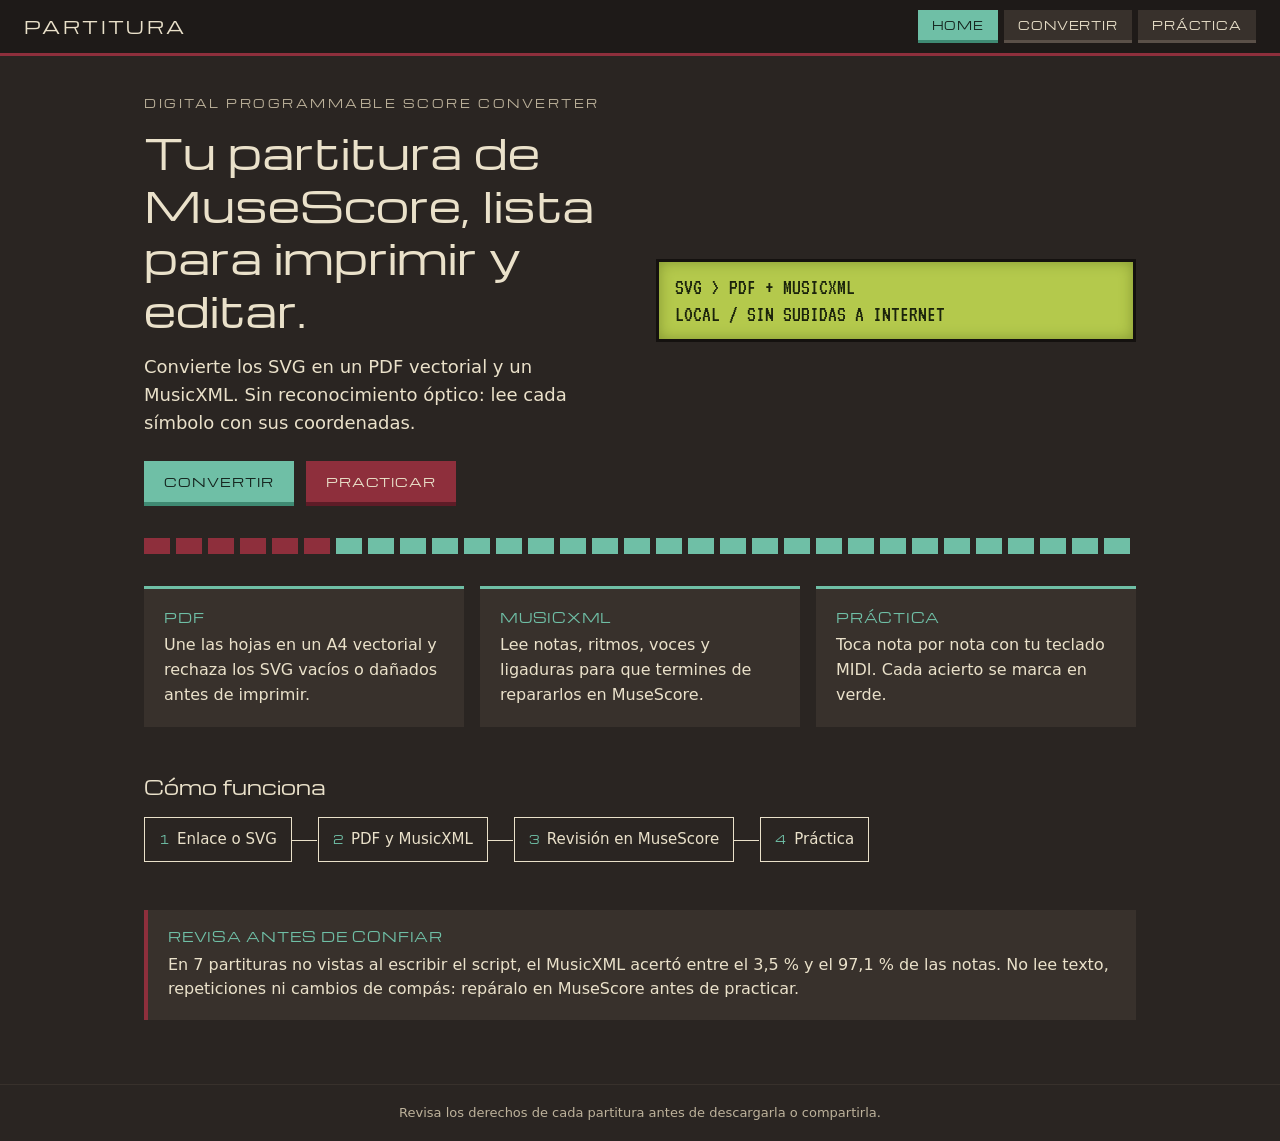
==== index.html @ 3b6129d1 "Añade página local con Home, Convertir y Práctica MIDI web.py sirve index.html y practica.html (OSMD" ====
<!doctype html>
<html lang="es">
<meta charset="utf-8">
<meta name="viewport" content="width=device-width, initial-scale=1">
<title>PARTITURA · Convertidor de partituras</title>
<link rel="stylesheet" href="estilos.css">
<nav class="barra" aria-label="Principal">
  <a class="marca" href="#home">PARTITURA</a>
  <div class="pestanas">
    <a href="#home" data-pestana="home">Home</a>
    <a href="#convertir" data-pestana="convertir">Convertir</a>
    <a href="practica.html">Práctica</a>
  </div>
</nav>

<main id="panel-home">
  <section class="portada">
    <div>
      <p class="rotulo">Digital programmable score converter</p>
      <h1>Tu partitura de MuseScore, lista para imprimir y editar.</h1>
      <p class="entrada">Convierte los SVG en un PDF vectorial y un MusicXML. Sin reconocimiento óptico: lee cada símbolo con sus coordenadas.</p>
      <div class="acciones">
        <a class="boton" href="#convertir">Convertir</a>
        <a class="boton secundario" href="practica.html">Practicar</a>
      </div>
    </div>
    <p class="lcd" aria-hidden="true">SVG &gt; PDF + MUSICXML<br>LOCAL / SIN SUBIDAS A INTERNET</p>
  </section>
  <div class="membrana" aria-hidden="true"></div>

  <section class="tarjetas" aria-label="Qué hace">
    <article class="tarjeta"><h3>PDF</h3><p>Une las hojas en un A4 vectorial y rechaza los SVG vacíos o dañados antes de imprimir.</p></article>
    <article class="tarjeta"><h3>MusicXML</h3><p>Lee notas, ritmos, voces y ligaduras para que termines de repararlos en MuseScore.</p></article>
    <article class="tarjeta"><h3>Práctica</h3><p>Toca nota por nota con tu teclado MIDI. Cada acierto se marca en verde.</p></article>
  </section>

  <section>
    <h2>Cómo funciona</h2>
    <ol class="algoritmo">
      <li>Enlace o SVG</li>
      <li>PDF y MusicXML</li>
      <li>Revisión en MuseScore</li>
      <li>Práctica</li>
    </ol>
  </section>

  <section class="aviso">
    <h3>Revisa antes de confiar</h3>
    <p>En 7 partituras no vistas al escribir el script, el MusicXML acertó entre el 3,5 % y el 97,1 % de las notas. No lee texto, repeticiones ni cambios de compás: repáralo en MuseScore antes de practicar.</p>
  </section>
</main>

<main id="panel-convertir" hidden>
  <h1>Convertir</h1>
  <div class="membrana" aria-hidden="true"></div>
  <form id="formulario">
    <fieldset class="modos">
      <legend class="rotulo">Algoritmo</legend>
      <label><input type="radio" name="modo" value="pdf" checked> SVG → PDF</label>
      <label><input type="radio" name="modo" value="musicxml"> SVG → MusicXML</label>
      <label><input type="radio" name="modo" value="pipeline"> Enlace → Todo</label>
    </fieldset>
    <p id="explicacion" class="tenue"></p>
    <div class="campos">
      <label class="campo ancho" data-modos="pipeline">Enlace de MuseScore
        <input type="url" name="url" required placeholder="https://musescore.com/usuario/scores/123">
        <small>Abre Chrome y baja las hojas. No repitas capturas seguidas; ante un rechazo, espera varias horas.</small>
      </label>
      <label class="campo ancho" data-modos="pdf musicxml">Hojas SVG de una sola obra
        <input type="file" id="svgs" name="svg" accept=".svg" multiple required>
      </label>
      <label class="campo" data-modos="pdf musicxml pipeline">Nombre de salida
        <input id="nombre" name="nombre" maxlength="150" placeholder="mi_partitura">
        <small id="nota-nombre"></small>
      </label>
      <label class="campo" data-modos="musicxml pipeline">Compás
        <input name="compas" pattern="[1-9][0-9]*/[1-9][0-9]*" placeholder="4/4">
        <small>El SVG no lo trae; si lo dejas vacío, se supone 4/4.</small>
      </label>
    </div>
    <button id="ejecutar">Ejecutar</button>
  </form>
  <pre id="registro" class="lcd registro" role="log" tabindex="0">LISTO</pre>
</main>

<footer>Revisa los derechos de cada partitura antes de descargarla o compartirla.</footer>

<script>
const $ = id => document.getElementById(id);
const EXPLICACIONES = {
  pdf: 'Guarda el PDF en D:\\Nahum\\omr_partituras\\svg_to_pdf. Si ya existe uno con ese nombre, lo sustituye.',
  musicxml: 'Guarda el MusicXML generado en D:\\Nahum\\omr_partituras\\svg_to_xml. Si ya existe uno con ese nombre, lo sustituye.',
  pipeline: 'Captura las hojas y genera el PDF y el MusicXML en D:\\Nahum\\omr_partituras. Si ya existen con ese nombre, los sustituye.',
};
let enMarcha = false;

function verPestana() {
  const actual = location.hash === '#convertir' ? 'convertir' : 'home';
  $('panel-home').hidden = actual !== 'home';
  $('panel-convertir').hidden = actual !== 'convertir';
  window.scrollTo(0, 0);
  for (const a of document.querySelectorAll('[data-pestana]')) {
    if (a.dataset.pestana === actual) a.setAttribute('aria-current', 'page');
    else a.removeAttribute('aria-current');
  }
}

const modo = () => $('formulario').elements.modo.value;

function verModo() {
  for (const campo of document.querySelectorAll('[data-modos]')) {
    const visible = campo.dataset.modos.split(' ').includes(modo());
    campo.hidden = !visible;
    campo.querySelector('input').disabled = !visible;  // así no se valida ni se envía
  }
  $('nombre').required = modo() !== 'pipeline';
  $('nota-nombre').textContent = modo() === 'pipeline' ? 'Opcional; si falta, el título de la obra.' : 'Sin _revisado: ese archivo nunca se regenera.';
  $('explicacion').textContent = EXPLICACIONES[modo()];
}

$('svgs').onchange = e => {
  const primero = [...e.target.files].map(f => f.name).sort((a, b) => a.localeCompare(b, undefined, { numeric: true }))[0];
  if (primero && !$('nombre').value) $('nombre').value = primero.replace(/\.svg$/i, '').replace(/_?\d+$/, '');
};

$('formulario').onsubmit = async e => {
  e.preventDefault();
  const registro = $('registro'), datos = new FormData(e.target);
  datos.delete('modo');
  enMarcha = $('ejecutar').disabled = true;
  registro.className = 'lcd registro';
  registro.textContent = 'EN MARCHA…\n';
  try {
    const r = await fetch(`/${modo()}`, { method: 'POST', body: datos });
    if (r.status === 501) throw new Error('Este servidor no ejecuta scripts. Arranca el de la página: .venv/bin/python web.py');
    if (!r.ok) throw new Error(await r.text());
    const lector = r.body.pipeThrough(new TextDecoderStream()).getReader();
    for (let { value, done } = await lector.read(); !done; { value, done } = await lector.read()) {
      registro.textContent += value;
      registro.scrollTop = registro.scrollHeight;
    }
    if (!/\[código 0\]\s*$/.test(registro.textContent)) registro.classList.add('mal');
  } catch (error) {
    registro.classList.add('mal');
    registro.textContent = error instanceof TypeError ? 'No hay servidor. Arráncalo con: .venv/bin/python web.py' : error.message;
  }
  enMarcha = $('ejecutar').disabled = false;
};

for (const radio of $('formulario').elements.modo) radio.onchange = verModo;
window.onhashchange = verPestana;
// cerrar la página no detiene el script, pero se perdería lo que está escribiendo
window.onbeforeunload = e => { if (enMarcha) e.preventDefault(); };
verPestana();
verModo();
</script>
</html>
---- estilos.css ----
/* Paleta y letra inspiradas en el panel de un sintetizador FM de los 80. */
@font-face { font-family: Michroma; src: url(vendor/michroma.woff2) format("woff2"); font-display: swap; }
@font-face { font-family: VT323; src: url(vendor/vt323.woff2) format("woff2"); font-display: swap; }

:root {
  --cuerpo: #2a2522; --panel: #38312c; --borde: #5a5048; --crema: #eae1ca; --tenue: #bdb29b;
  --menta: #6fbfa6; --granate: #8e2f3c; --lcd: #b4c94c; --lcd-tinta: #1b230c; --papel: #f6f1e3;
  --rotulo: Michroma, Bahnschrift, "Arial Narrow", sans-serif;
  --lcd-letra: VT323, Consolas, monospace;
}
* { box-sizing: border-box; }
body { margin: 0; background: var(--cuerpo); color: var(--crema); font: 16px/1.55 Bahnschrift, "Segoe UI", system-ui, sans-serif; }
a { color: var(--menta); }
:focus-visible { outline: 2px solid var(--lcd); outline-offset: 2px; }
[hidden] { display: none !important; }

/* barra de pestañas */
.barra { display: flex; flex-wrap: wrap; align-items: center; gap: 4px 24px; padding: 10px 24px; background: #1e1a18; border-bottom: 3px solid var(--granate); }
.marca { font: 17px var(--rotulo); letter-spacing: .14em; color: var(--crema); text-decoration: none; margin-right: auto; }
.pestanas { display: flex; flex-wrap: wrap; gap: 6px; }
.pestanas a { padding: 7px 14px; font: 11px var(--rotulo); letter-spacing: .08em; color: var(--crema); text-decoration: none; text-transform: uppercase; background: var(--panel); border-bottom: 3px solid var(--borde); }
.pestanas a:hover { background: var(--borde); }
.pestanas a[aria-current=page] { background: var(--menta); color: #14231d; border-color: #3f8a73; }

main { max-width: 1040px; margin: auto; padding: 40px 24px 64px; }
h1, h2, h3 { font-family: var(--rotulo); font-weight: 400; line-height: 1.25; margin: 0; }
h1 { font-size: clamp(25px, 4.4vw, 42px); }
h2 { font-size: 19px; margin-bottom: 18px; }
h3 { font-size: 13px; letter-spacing: .06em; text-transform: uppercase; color: var(--menta); margin-bottom: 8px; }
.rotulo { margin: 0 0 14px; font: 10.5px var(--rotulo); letter-spacing: .24em; color: var(--tenue); text-transform: uppercase; }
.tenue { color: var(--tenue); }

/* la fila de botones de membrana del panel */
.membrana { height: 16px; margin: 32px 0; background:
  repeating-linear-gradient(90deg, #0000 0 26px, var(--cuerpo) 26px 32px),
  linear-gradient(90deg, var(--granate) 0 192px, var(--menta) 192px); }

.lcd, #estado { margin: 0; padding: 12px 16px; background: var(--lcd); color: var(--lcd-tinta); font: 22px/1.2 var(--lcd-letra); border: 3px solid #14110f; box-shadow: inset 0 0 14px #3b4a0c66; overflow-wrap: anywhere; }
.lcd.mal, #estado.mal { background: #d9a6a0; box-shadow: inset 0 0 14px #5a1d2566; }

.boton, button { display: inline-block; padding: 12px 20px; font: 12px var(--rotulo); letter-spacing: .08em; text-transform: uppercase; text-decoration: none; color: #14231d; background: var(--menta); border: 0; border-bottom: 4px solid #3f8a73; cursor: pointer; }
.boton:active, button:active { transform: translateY(2px); border-bottom-width: 2px; }
button:disabled { opacity: .55; cursor: wait; }
.boton.secundario, button.secundario { color: var(--crema); background: var(--granate); border-color: #5e1c27; }

/* home */
.portada { display: grid; gap: 32px; grid-template-columns: repeat(auto-fit, minmax(300px, 1fr)); align-items: center; }
.portada p.entrada { font-size: 18px; margin: 18px 0 24px; }
.acciones { display: flex; flex-wrap: wrap; gap: 12px; }
.tarjetas { display: grid; gap: 16px; grid-template-columns: repeat(auto-fit, minmax(240px, 1fr)); }
.tarjeta { padding: 20px; background: var(--panel); border-top: 3px solid var(--menta); }
.tarjeta p { margin: 0; }
section + section { margin-top: 48px; }
.algoritmo { display: flex; flex-wrap: wrap; gap: 10px 26px; margin: 0; padding: 0; list-style: none; counter-reset: paso; }
.algoritmo li { position: relative; counter-increment: paso; padding: 10px 14px; border: 1px solid var(--crema); font-size: 15px; }
.algoritmo li::before { content: counter(paso); margin-right: 8px; font: 11px var(--rotulo); color: var(--menta); }
.algoritmo li:not(:last-child)::after { content: ""; position: absolute; left: 100%; top: 50%; width: 26px; border-top: 1px solid var(--crema); }
.aviso { padding: 18px 20px; border-left: 4px solid var(--granate); background: var(--panel); }
.aviso p { margin: 0; }
footer { padding: 18px 24px; color: var(--tenue); font-size: 13px; text-align: center; border-top: 1px solid var(--panel); }

/* convertir */
.modos { display: flex; flex-wrap: wrap; gap: 8px; margin: 0 0 22px; padding: 0; border: 0; }
.modos legend { padding: 0; margin-bottom: 8px; }
.modos label { padding: 12px 16px; font: 12px var(--rotulo); letter-spacing: .06em; background: var(--panel); border-bottom: 4px solid var(--borde); cursor: pointer; }
.modos input { position: absolute; opacity: 0; }
.modos label:has(:checked) { background: var(--menta); color: #14231d; border-color: #3f8a73; }
.modos label:has(:focus-visible) { outline: 2px solid var(--lcd); outline-offset: 2px; }
.campos { display: grid; gap: 16px; grid-template-columns: repeat(auto-fit, minmax(240px, 1fr)); margin-bottom: 18px; }
.campo { display: block; font-size: 14px; }
.campo.ancho { grid-column: 1 / -1; }
.campo small { display: block; margin-top: 4px; color: var(--tenue); font-size: 13px; }
.campo input, .practica-controles input, .practica-controles select { color: var(--crema); background: #1e1a18; border: 1px solid var(--borde); font: inherit; }
.campo input { display: block; width: 100%; margin-top: 4px; padding: 9px 10px; }
::file-selector-button { margin-right: 10px; padding: 6px 12px; font: 10px var(--rotulo); text-transform: uppercase; color: var(--crema); background: var(--granate); border: 0; border-bottom: 3px solid #5e1c27; cursor: pointer; }
.registro { min-height: 180px; max-height: 420px; margin-top: 22px; overflow: auto; white-space: pre-wrap; font-size: 19px; }

/* práctica */
.practica { overflow-x: hidden; }
.practica header { position: sticky; top: 0; z-index: 10; background: var(--cuerpo); }
.practica-controles { display: flex; flex-wrap: wrap; align-items: center; gap: 6px 16px; padding: 8px 24px; font-size: 14px; background: var(--panel); }
.practica-controles input[type=number] { width: 4.5em; padding: 2px 4px; }
.practica-controles select { padding: 2px 4px; }
.practica-controles button { padding: 6px 12px; font-size: 10px; border-bottom-width: 3px; }
#estado.bien { background: #d3e85c; }
#estado { padding: 5px 24px; min-height: 2.1em; border-width: 3px 0; }
#marco { position: relative; background: var(--papel); }
#paso { position: absolute; width: 30px; background: #8a8a8a40; pointer-events: none; }
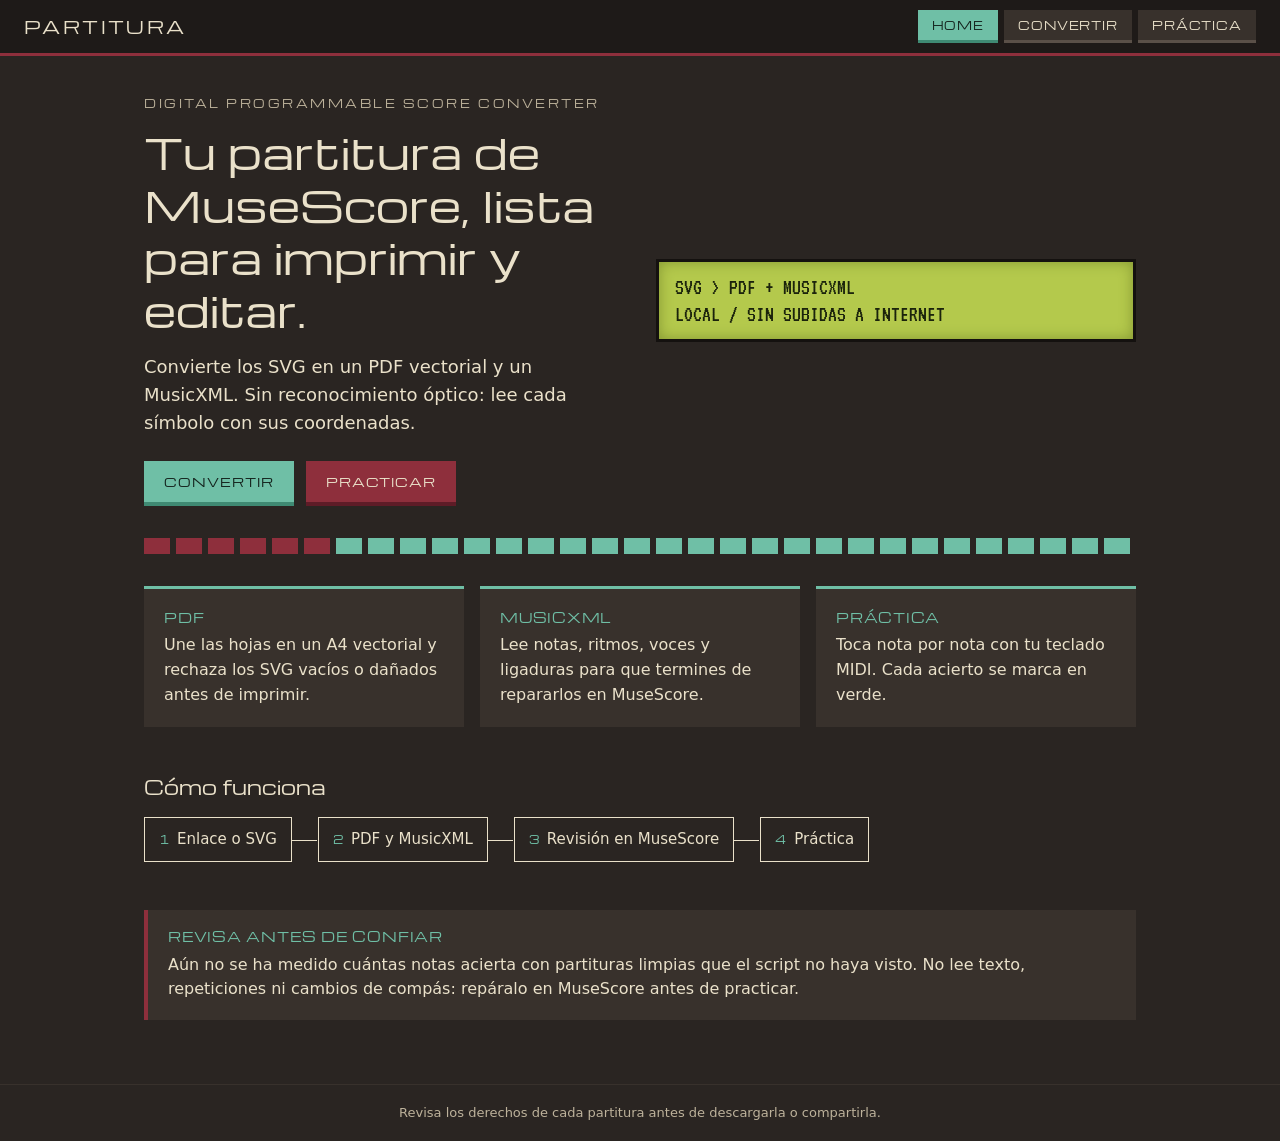
==== commit 85c34ab0: "README: separa las cifras de OMR de la medida del script; añade ejemplos de SVG y MusicXML" ====
--- a/index.html
+++ b/index.html
@@ -46,7 +46,7 @@
 
   <section class="aviso">
     <h3>Revisa antes de confiar</h3>
-    <p>En 7 partituras no vistas al escribir el script, el MusicXML acertó entre el 3,5 % y el 97,1 % de las notas. No lee texto, repeticiones ni cambios de compás: repáralo en MuseScore antes de practicar.</p>
+    <p>Aún no se ha medido cuántas notas acierta con partituras limpias que el script no haya visto. No lee texto, repeticiones ni cambios de compás: repáralo en MuseScore antes de practicar.</p>
   </section>
 </main>
 
